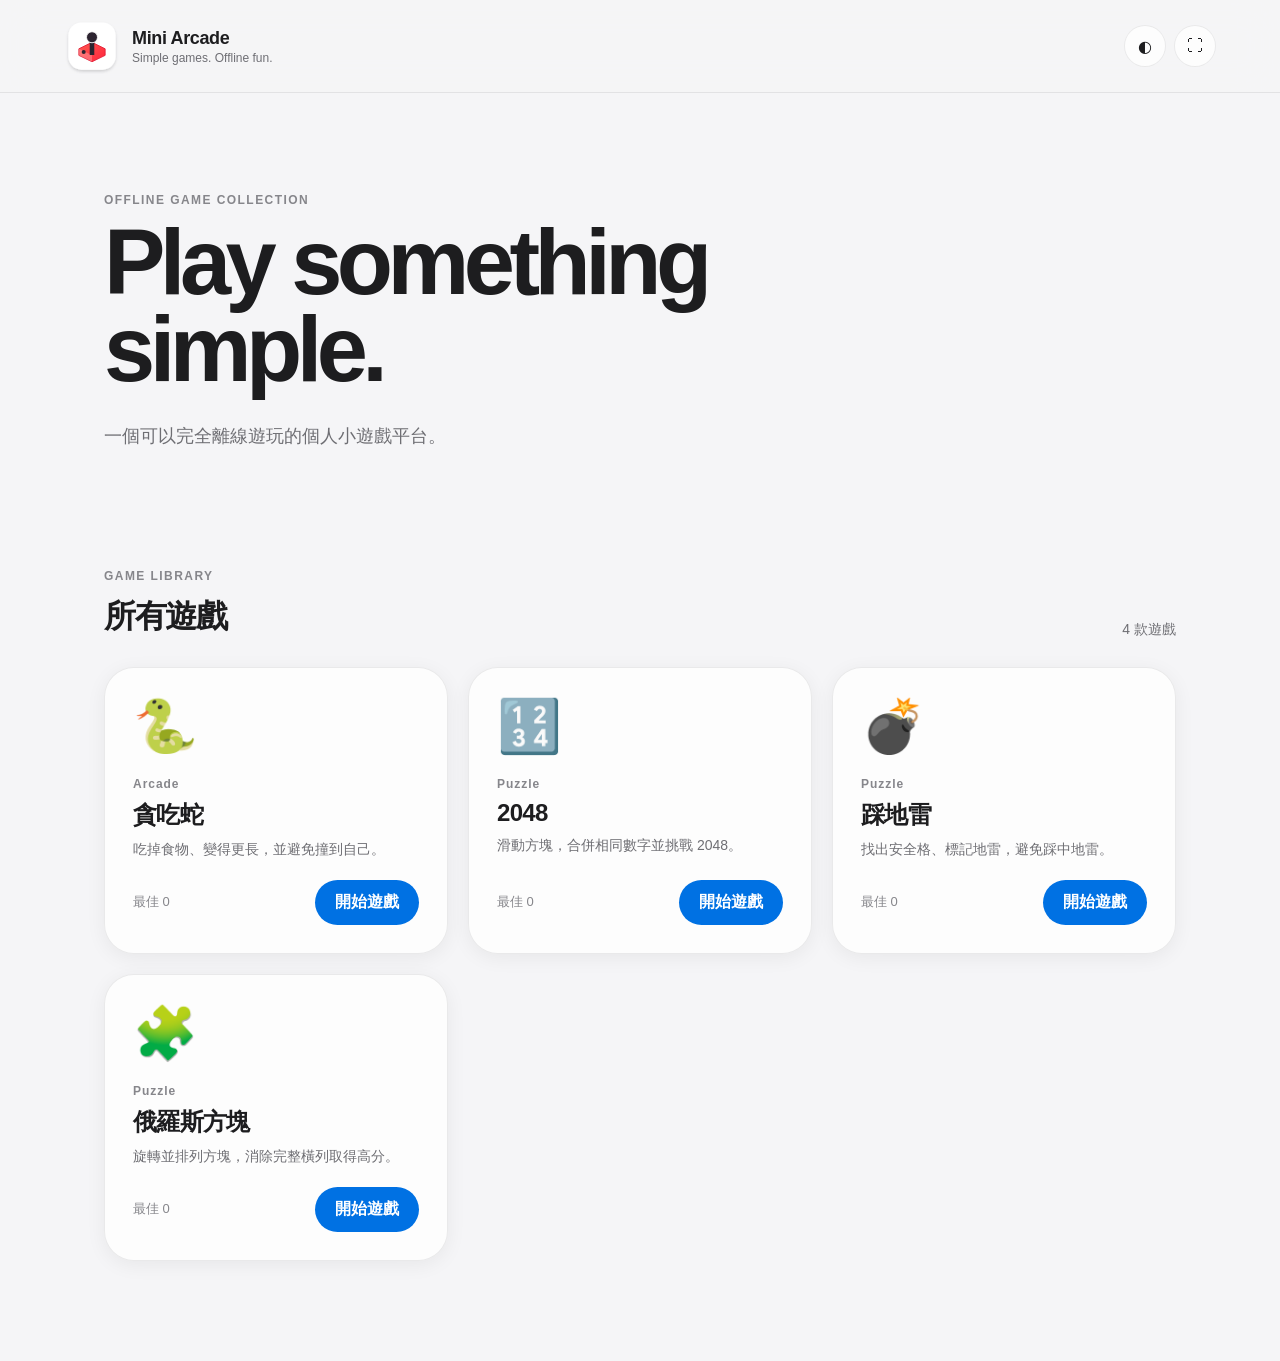
==== index.html @ b6be5989 "Add Tetris game files and update main styles and documentation" ====
<!DOCTYPE html>
<html lang="zh-Hant">
<head>
    <meta charset="UTF-8">

    <!-- 讓手機與不同尺寸螢幕正常縮放 -->
    <meta
        name="viewport"
        content="width=device-width, initial-scale=1.0"
    >

    <title>Mini Arcade</title>

    <link rel="stylesheet" href="css/main.css">
    <link rel="stylesheet" href="css/games/snake.css">
    <link rel="stylesheet" href="css/games/2048.css">
    <link rel="stylesheet" href="css/games/minesweeper.css">
    <link rel="stylesheet" href="css/games/tetris.css">
</head>

<body>

    <!-- =========================
         App Header
         ========================= -->
    <header class="app-header">

        <div class="brand">
            <div class="brand-icon" aria-hidden="true">
                <svg
                    class="brand-icon-svg"
                    viewBox="0 0 64 64"
                    role="img"
                >
                    <defs>
                        <linearGradient
                            id="brand-icon-gradient"
                            x1="12"
                            y1="8"
                            x2="54"
                            y2="58"
                            gradientUnits="userSpaceOnUse"
                        >
                            <stop class="brand-icon-gradient-start" offset="0" />
                            <stop class="brand-icon-gradient-end" offset="1" />
                        </linearGradient>
                        <filter
                            id="brand-icon-shadow"
                            x="-20%"
                            y="-20%"
                            width="140%"
                            height="150%"
                        >
                            <feDropShadow
                                dx="0"
                                dy="2"
                                stdDeviation="2"
                                flood-color="#000"
                                flood-opacity=".16"
                            />
                        </filter>
                    </defs>
                    <path
                        d="M20 5h24c8.284 0 15 6.716 15 15v24c0 8.284-6.716 15-15 15H20C11.716 59 5 52.284 5 44V20C5 11.716 11.716 5 20 5Z"
                        class="brand-icon-background"
                        filter="url(#brand-icon-shadow)"
                    />
                    <path
                        d="M17 35.2 32 27.8l15 7.4v7.5L32 50l-15-7.3Z"
                        fill="url(#brand-icon-gradient)"
                        stroke="var(--brand-icon-platform-outline)"
                        stroke-width="1"
                    />
                    <path
                        d="m17 35.2 15 7.4v7.4l-15-7.3Z"
                        fill="var(--brand-icon-platform-highlight)"
                    />
                    <path
                        d="M29.4 25.4h5.2v16.9h-5.2z"
                        fill="var(--brand-icon-control)"
                    />
                    <circle
                        cx="32"
                        cy="22"
                        r="6.3"
                        fill="var(--brand-icon-control)"
                        stroke="var(--brand-icon-control-highlight)"
                        stroke-width="1"
                    />
                    <circle
                        cx="22.5"
                        cy="38.8"
                        r="2.3"
                        fill="var(--brand-icon-control)"
                    />
                </svg>
            </div>

            <div>
                <h1>Mini Arcade</h1>
                <p>Simple games. Offline fun.</p>
            </div>
        </div>

        <div class="header-actions">

            <!-- 主題切換 -->
            <button
                id="themeButton"
                class="icon-button"
                title="切換主題"
                aria-label="切換主題"
            >
                ◐
            </button>

            <!-- 全螢幕 -->
            <button
                id="fullscreenButton"
                class="icon-button"
                title="全螢幕"
                aria-label="全螢幕"
            >
                ⛶
            </button>

        </div>

    </header>


    <!-- =========================
         Main
         ========================= -->
    <main>

        <!-- Hero -->
        <section class="hero">

            <div>
                <span class="eyebrow">OFFLINE GAME COLLECTION</span>

                <h2>
                    Play something<br>
                    simple.
                </h2>

                <p>
                    一個可以完全離線遊玩的個人小遊戲平台。
                </p>
            </div>

        </section>


        <!-- Game Library -->
        <section class="library">

            <div class="section-header">

                <div>
                    <span class="section-label">GAME LIBRARY</span>

                    <h2>所有遊戲</h2>
                </div>

                <span id="gameCount" class="game-count">
                    4 款遊戲
                </span>

            </div>


            <!-- 遊戲卡片會由 JavaScript 自動產生 -->
            <div
                id="gameGrid"
                class="game-grid"
            ></div>

        </section>

    </main>


    <!-- =========================
         Game Modal
         ========================= -->
    <div
        id="gameModal"
        class="modal hidden"
    >

        <div class="modal-backdrop"></div>

        <div class="game-window">

            <!-- 遊戲 Header -->
            <div class="game-header">

                <button
                    id="closeGameButton"
                    class="text-button"
                >
                    ← 遊戲庫
                </button>

                <div class="game-title-area">

                    <h2 id="gameTitle">
                        Game
                    </h2>

                    <span id="gameScore">
                        Score: 0
                    </span>

                </div>

                <div class="game-actions">

                    <button
                        id="pauseButton"
                        class="icon-button"
                        title="暫停"
                    >
                        ⏸
                    </button>

                    <button
                        id="gameFullscreenButton"
                        class="icon-button"
                        title="全螢幕"
                    >
                        ⛶
                    </button>

                </div>

            </div>


            <!-- 遊戲區域 -->
            <div
                id="gameContainer"
                class="game-container"
            ></div>

            <!-- 遊戲狀態 -->
            <div
                id="gameStatus"
                class="game-status"
                aria-live="polite"
            ></div>

            <!-- 遊戲 Footer -->
            <div class="game-footer">

                <button
                    id="instructionsButton"
                    class="secondary-button"
                >
                    📖 遊戲說明
                </button>

                <button
                    id="restartButton"
                    class="primary-button"
                >
                    ↻ 重新開始
                </button>

            </div>

        </div>

    </div>


    <!-- =========================
         Instructions Modal
         ========================= -->
    <div
        id="instructionsModal"
        class="modal hidden"
    >

        <div class="modal-backdrop"></div>

        <div class="instructions-window">

            <div class="instructions-header">

                <h2>遊戲說明</h2>

                <button
                    id="closeInstructionsButton"
                    class="icon-button"
                >
                    ×
                </button>

            </div>

            <div id="instructionsContent"></div>

        </div>

    </div>


    <script src="js/storage.js"></script>
    <script src="js/games/snake.js"></script>
    <script src="js/games/2048.js"></script>
    <script src="js/games/minesweeper.js"></script>
    <script src="js/games/tetris.js"></script>
    <script src="js/app.js"></script>

</body>
</html>
---- css/main.css ----
/* =========================================
   Mini Arcade
   Main Stylesheet
   ========================================= */


/* -----------------------------------------
   CSS Variables
   ----------------------------------------- */

:root {

    --background: #f5f5f7;
    --surface: rgba(255, 255, 255, 0.78);
    --surface-solid: #ffffff;

    --text-primary: #1d1d1f;
    --text-secondary: #6e6e73;
    --text-tertiary: #86868b;

    --border: rgba(0, 0, 0, 0.08);

    --accent: #0071e3;
    --accent-hover: #0077ed;

    --brand-icon-start: #ff7258;
    --brand-icon-end: #ff1738;
    --brand-icon-background: #ffffff;
    --brand-icon-control: #2d2430;
    --brand-icon-control-highlight: #ffffff;
    --brand-icon-platform-outline: #e21c35;
    --brand-icon-platform-highlight: rgba(255, 255, 255, 0.24);

    --shadow-small:
        0 4px 20px rgba(0, 0, 0, 0.06);

    --shadow-large:
        0 20px 60px rgba(0, 0, 0, 0.12);

    --radius-small: 14px;
    --radius-medium: 22px;
    --radius-large: 30px;

    --transition:
        180ms ease;
}


/* -----------------------------------------
   Dark Mode
   ----------------------------------------- */

[data-theme="dark"] {

    --background: #000000;

    --surface: rgba(30, 30, 32, 0.78);
    --surface-solid: #1c1c1e;

    --text-primary: #f5f5f7;
    --text-secondary: #a1a1a6;
    --text-tertiary: #86868b;

    --border: rgba(255, 255, 255, 0.10);

    --shadow-small:
        0 4px 20px rgba(0, 0, 0, 0.25);

    --shadow-large:
        0 20px 60px rgba(0, 0, 0, 0.45);

    --brand-icon-start: #8d7bff;
    --brand-icon-end: #3d63ff;
    --brand-icon-background: #1c1c1e;
    --brand-icon-control: #ffffff;
    --brand-icon-control-highlight: rgba(255, 255, 255, 0.6);
    --brand-icon-platform-outline: #7185ff;
    --brand-icon-platform-highlight: rgba(255, 255, 255, 0.2);
}


/* -----------------------------------------
   Reset
   ----------------------------------------- */

* {
    box-sizing: border-box;
}

html {
    scroll-behavior: smooth;
}

body {

    margin: 0;

    min-height: 100vh;

    background: var(--background);

    color: var(--text-primary);

    font-family:
        -apple-system,
        BlinkMacSystemFont,
        "SF Pro Display",
        "SF Pro Text",
        "Segoe UI",
        sans-serif;

    transition:
        background-color var(--transition),
        color var(--transition);
}


/* -----------------------------------------
   Buttons
   ----------------------------------------- */

button {

    font: inherit;

    border: none;

    cursor: pointer;

    color: inherit;
}

.icon-button {

    width: 42px;
    height: 42px;

    display: flex;

    align-items: center;
    justify-content: center;

    border-radius: 50%;

    background: var(--surface);

    border: 1px solid var(--border);

    transition:
        transform var(--transition),
        background var(--transition);
}

.icon-button:hover {

    transform: scale(1.05);

    background: var(--surface-solid);
}

.icon-button:active {

    transform: scale(0.96);
}


.text-button {

    background: transparent;

    color: var(--accent);

    font-weight: 500;

    padding: 8px 0;
}


.primary-button {

    padding: 12px 20px;

    border-radius: 999px;

    background: var(--accent);

    color: white;

    font-weight: 600;

    transition:
        transform var(--transition),
        background var(--transition);
}

.primary-button:hover {

    background: var(--accent-hover);

    transform: translateY(-1px);
}


.secondary-button {

    padding: 12px 20px;

    border-radius: 999px;

    background: var(--surface);

    border: 1px solid var(--border);

    font-weight: 500;

    transition:
        transform var(--transition),
        background var(--transition);
}

.secondary-button:hover {

    background: var(--surface-solid);

    transform: translateY(-1px);
}


/* -----------------------------------------
   Header
   ----------------------------------------- */

.app-header {

    position: sticky;

    top: 0;

    z-index: 100;

    display: flex;

    align-items: center;

    justify-content: space-between;

    padding: 18px 5vw;

    backdrop-filter: blur(20px);

    -webkit-backdrop-filter: blur(20px);

    background: var(--background);

    background: color-mix(
        in srgb,
        var(--background) 78%,
        transparent
    );

    border-bottom: 1px solid var(--border);
}


.brand {

    display: flex;

    align-items: center;

    gap: 12px;
}


.brand-icon {

    width: 56px;
    height: 56px;

    display: flex;

    align-items: center;
    justify-content: center;

    border-radius: 13px;
}

.brand-icon-svg {

    width: 56px;
    height: 56px;

    display: block;
}

.brand-icon-gradient-start {
    stop-color: var(--brand-icon-start);
}

.brand-icon-gradient-end {
    stop-color: var(--brand-icon-end);
}

.brand-icon-background {
    fill: var(--brand-icon-background);
}


.brand h1 {

    margin: 0;

    font-size: 18px;

    letter-spacing: -0.02em;
}


.brand p {

    margin: 2px 0 0;

    color: var(--text-secondary);

    font-size: 12px;
}


.header-actions {

    display: flex;

    gap: 8px;
}


/* -----------------------------------------
   Hero
   ----------------------------------------- */

.hero {

    max-width: 1200px;

    margin: 0 auto;

    padding:
        100px 5vw
        80px;

}


.eyebrow,
.section-label {

    display: block;

    margin-bottom: 12px;

    color: var(--text-tertiary);

    font-size: 12px;

    font-weight: 700;

    letter-spacing: 0.12em;
}


.hero h2 {

    margin: 0;

    font-size: clamp(48px, 8vw, 92px);

    line-height: 0.95;

    letter-spacing: -0.06em;

    font-weight: 700;
}


.hero p {

    margin-top: 28px;

    color: var(--text-secondary);

    font-size: 18px;

    line-height: 1.6;
}


/* -----------------------------------------
   Library
   ----------------------------------------- */

.library {

    max-width: 1200px;

    margin: 0 auto;

    padding:
        20px 5vw
        100px;
}


.section-header {

    display: flex;

    align-items: flex-end;

    justify-content: space-between;

    margin-bottom: 28px;
}


.section-header h2 {

    margin: 0;

    font-size: 32px;

    letter-spacing: -0.04em;
}


.game-count {

    color: var(--text-secondary);

    font-size: 14px;
}


/* -----------------------------------------
   Game Grid
   ----------------------------------------- */

.game-grid {

    display: grid;

    grid-template-columns:
        repeat(3, minmax(0, 1fr));

    gap: 20px;
}


.game-card {

    position: relative;

    min-height: 270px;

    padding: 28px;

    display: flex;

    flex-direction: column;

    justify-content: space-between;

    overflow: hidden;

    border-radius: var(--radius-large);

    background: var(--surface);

    border: 1px solid var(--border);

    box-shadow: var(--shadow-small);

    cursor: pointer;

    transition:
        transform 220ms ease,
        box-shadow 220ms ease,
        background 220ms ease;
}


.game-card:hover {

    transform: translateY(-5px);

    box-shadow: var(--shadow-large);

    background: var(--surface-solid);
}


.game-card-icon {

    font-size: 52px;

    margin-bottom: 20px;
}

.game-card-category {

    margin-bottom: 8px;

    color: var(--text-tertiary);

    font-size: 12px;

    font-weight: 700;

    letter-spacing: 0.08em;
}

.game-card-content {

    display: flex;

    flex: 1;

    flex-direction: column;
}


.game-card-content h3 {

    margin: 0 0 8px;

    font-size: 24px;

    letter-spacing: -0.03em;
}


.game-card-content p {

    margin: 0 0 20px;

    color: var(--text-secondary);

    font-size: 14px;

    line-height: 1.5;
}


.game-card-footer {

    display: flex;

    align-items: center;

    justify-content: space-between;

    gap: 12px;

    margin-top: auto;
}


.game-card-footer span {

    color: var(--text-tertiary);

    font-size: 13px;
}

/* -----------------------------------------
   Modal
   ----------------------------------------- */

.modal {

    position: fixed;

    inset: 0;

    z-index: 1000;

    display: flex;

    align-items: center;
    justify-content: center;

    padding: 20px;
}


.modal.hidden {

    display: none;
}


.modal-backdrop {

    position: absolute;

    inset: 0;

    background: rgba(0, 0, 0, 0.45);

    backdrop-filter: blur(12px);

    -webkit-backdrop-filter: blur(12px);
}


.game-window,
.instructions-window {

    position: relative;

    z-index: 2;

    width: min(100%, 1000px);

    max-height: 95vh;

    max-height: 95dvh;

    overflow: hidden;

    border-radius: var(--radius-large);

    background: var(--surface-solid);

    box-shadow: var(--shadow-large);

    border: 1px solid var(--border);
}

.game-window {

    display: flex;

    flex-direction: column;
}


.game-header {

    display: flex;

    align-items: center;

    justify-content: space-between;

    gap: 20px;

    padding: 16px 20px;

    border-bottom: 1px solid var(--border);
}


.game-title-area {

    text-align: center;
}


.game-title-area h2 {

    margin: 0;

    font-size: 18px;
}


.game-title-area span {

    color: var(--text-secondary);

    font-size: 12px;
}


.game-actions {

    display: flex;

    gap: 8px;
}


.game-container {

    flex: 1 1 auto;

    min-height: 0;

    display: flex;

    align-items: center;
    justify-content: center;

    padding: 24px;

    overflow: auto;

    background:
        radial-gradient(
            circle at center,
            rgba(127, 127, 127, 0.08),
            transparent 60%
        );
}


.game-footer {

    display: flex;

    justify-content: center;

    gap: 10px;

    padding: 16px;

    border-top: 1px solid var(--border);
}


/* -----------------------------------------
   Instructions
   ----------------------------------------- */

.instructions-window {

    width: min(100%, 560px);

    padding: 28px;
}


.instructions-header {

    display: flex;

    align-items: center;

    justify-content: space-between;
}


.instructions-header h2 {

    margin: 0;

    font-size: 26px;
}


#instructionsContent {

    margin-top: 24px;

    color: var(--text-secondary);

    line-height: 1.8;
}


#instructionsContent h3 {

    color: var(--text-primary);

    margin-top: 24px;
}


/* -----------------------------------------
   Responsive
   ----------------------------------------- */

@media (max-width: 900px) {

    .game-grid {

        grid-template-columns:
            repeat(2, minmax(0, 1fr));
    }

}


@media (max-width: 600px) {

    .app-header {

        padding: 14px 20px;
    }


    .hero {

        padding:
            70px 20px
            50px;
    }


    .library {

        padding:
            20px
            60px;
    }


    .game-grid {

        grid-template-columns: 1fr;

        gap: 14px;
    }


    .game-card {

        min-height: 220px;
    }


    .game-header {

        padding: 12px 14px;
    }


    .game-container {

        padding: 12px;
    }


    .game-footer {

        flex-wrap: wrap;
    }

}
---- css/games/snake.css ----
/**
 * Mini Arcade
 * Snake Game Styles
 */

/* =========================================
   Snake Game Container
   ========================================= */

.snake-game {
    width: 100%;
    display: flex;
    justify-content: center;
    align-items: center;
    padding: 8px;
}

/* =========================================
   Snake Canvas
   ========================================= */

.snake-canvas {
    display: block;

    width: min(500px, 100%, calc(95vh - 220px));

    width: min(500px, 100%, calc(95dvh - 220px));

    height: auto;

    max-height: calc(95vh - 220px);

    max-height: calc(95dvh - 220px);

    aspect-ratio: 1 / 1;

    border-radius: 22px;

    background: #f5f5f7;

    box-shadow:
        0 20px 50px rgba(0, 0, 0, 0.12),
        0 2px 8px rgba(0, 0, 0, 0.06);

    touch-action: none;
}

/* Dark Mode */

[data-theme="dark"] .snake-canvas {
    background: #161618;

    box-shadow:
        0 20px 50px rgba(0, 0, 0, 0.35),
        0 2px 8px rgba(0, 0, 0, 0.2);
}

/* =========================================
   Small Screen
   ========================================= */

@media (max-width: 600px) {
    .snake-game {
        padding: 0;
    }

    .snake-canvas {
        border-radius: 18px;

        width: min(500px, 100%, calc(95vh - 190px));

        width: min(500px, 100%, calc(95dvh - 190px));

        max-height: calc(95vh - 190px);

        max-height: calc(95dvh - 190px);
    }
}
---- css/games/2048.css ----
/**
 * Mini Arcade
 * 2048 Game Styles
 */

.game-2048 {
    --board-background: #bbada0;
    --empty-tile: rgba(238, 228, 218, 0.35);

    display: flex;
    flex-direction: column;
    align-items: center;
    gap: 14px;
    width: min(100%, 440px);
    margin: auto;
}

.game-2048-status {
    min-height: 1.5em;
    margin: 0;
    color: var(--text-secondary);
    font-size: 14px;
    line-height: 1.5;
    text-align: center;
}

.board-2048 {
    display: grid;
    grid-template-columns: repeat(4, minmax(0, 1fr));
    grid-template-rows: repeat(4, minmax(0, 1fr));
    gap: clamp(6px, 2vw, 12px);
    width: min(100%, calc(95vh - 250px));
    width: min(100%, calc(95dvh - 250px));
    aspect-ratio: 1;
    padding: clamp(7px, 2vw, 12px);
    border-radius: 18px;
    background: var(--board-background);
    box-shadow:
        0 18px 42px rgba(0, 0, 0, 0.12),
        0 2px 8px rgba(0, 0, 0, 0.06);
    touch-action: none;
    user-select: none;
}

.tile-2048 {
    display: flex;
    align-items: center;
    justify-content: center;
    min-width: 0;
    border-radius: clamp(6px, 1.5vw, 12px);
    background: var(--empty-tile);
    color: #776e65;
    font-size: clamp(18px, 5vw, 42px);
    font-weight: 700;
    letter-spacing: -0.04em;
    overflow: hidden;
}

.tile-2048[data-value="2"] {
    background: #eee4da;
}

.tile-2048[data-value="4"] {
    background: #ede0c8;
}

.tile-2048[data-value="8"] {
    background: #f2b179;
    color: #fffaf4;
}

.tile-2048[data-value="16"] {
    background: #f59563;
    color: #fffaf4;
}

.tile-2048[data-value="32"] {
    background: #f67c5f;
    color: #fffaf4;
}

.tile-2048[data-value="64"] {
    background: #f65e3b;
    color: #fffaf4;
}

.tile-2048[data-value="128"],
.tile-2048[data-value="256"],
.tile-2048[data-value="512"] {
    background: #edcf72;
    color: #fffaf4;
    font-size: clamp(16px, 4vw, 34px);
}

.tile-2048[data-value="1024"],
.tile-2048[data-value="2048"] {
    background: #edc53f;
    color: #fffaf4;
    font-size: clamp(14px, 3.5vw, 29px);
}

.tile-2048[data-value="0"] {
    color: transparent;
}

.game-2048.is-paused .board-2048,
.game-2048.is-game-over .board-2048 {
    opacity: 0.55;
}

[data-theme="dark"] .game-2048 {
    --board-background: #514a43;
    --empty-tile: rgba(35, 32, 29, 0.58);
}

[data-theme="dark"] .tile-2048[data-value="2"] {
    background: #766c62;
    color: #f5f0e8;
}

[data-theme="dark"] .tile-2048[data-value="4"] {
    background: #887660;
    color: #fffaf4;
}

@media (max-width: 600px) {
    .game-2048 {
        width: min(100%, 420px);
        gap: 8px;
    }

    .board-2048 {
        width: min(100%, calc(95vh - 210px));
        width: min(100%, calc(95dvh - 210px));
        border-radius: 14px;
    }
}

@media (max-height: 560px) {
    .board-2048 {
        width: min(100%, calc(95vh - 205px));
        width: min(100%, calc(95dvh - 205px));
    }
}
---- css/games/minesweeper.css ----
/**
 * Mini Arcade
 * Minesweeper Game Styles
 */

.minesweeper-game {
    display: flex;
    flex-direction: column;
    align-items: center;
    gap: 12px;
    width: min(100%, 460px);
    margin: auto;
}

.minesweeper-toolbar {
    display: flex;
    align-items: center;
    justify-content: center;
    flex-wrap: wrap;
    gap: 10px;
    width: 100%;
}

.minesweeper-flag-toggle {
    min-height: 42px;
    padding: 8px 14px;
    font-size: 13px;
}

.minesweeper-flag-toggle[aria-pressed="true"] {
    background: var(--accent);
    color: #fff;
}

.minesweeper-flag-toggle:disabled {
    cursor: default;
    opacity: 0.65;
}

.minesweeper-mine-counter,
.minesweeper-timer {
    min-width: 92px;
    padding: 8px 12px;
    border: 1px solid var(--border);
    border-radius: 999px;
    background: var(--surface);
    color: var(--text-secondary);
    font-size: 13px;
    font-variant-numeric: tabular-nums;
    text-align: center;
}

.minesweeper-timer {
    min-width: 68px;
}

.minesweeper-board {
    display: grid;
    grid-template-columns: repeat(9, minmax(0, 1fr));
    grid-template-rows: repeat(9, minmax(0, 1fr));
    gap: clamp(2px, 0.8vw, 5px);
    width: min(100%, 440px, max(220px, calc(85vh - 220px)));
    width: min(100%, 440px, max(220px, calc(85dvh - 220px)));
    aspect-ratio: 1;
    padding: clamp(5px, 1.5vw, 9px);
    border: 1px solid var(--border);
    border-radius: 18px;
    background: var(--surface);
    box-shadow:
        0 18px 42px rgba(0, 0, 0, 0.12),
        0 2px 8px rgba(0, 0, 0, 0.06);
    touch-action: manipulation;
    user-select: none;
}

.minesweeper-cell {
    display: flex;
    align-items: center;
    justify-content: center;
    min-width: 0;
    min-height: 0;
    padding: 0;
    border: 1px solid rgba(0, 0, 0, 0.08);
    border-radius: clamp(3px, 0.8vw, 7px);
    background: #dce2e9;
    color: var(--text-primary);
    font-size: clamp(12px, 3.2vw, 24px);
    font-weight: 700;
    line-height: 1;
    transition:
        background-color 120ms ease,
        transform 120ms ease;
}

.minesweeper-cell:not(:disabled):hover {
    z-index: 1;
    transform: scale(1.06);
    background: #cbd5e1;
}

.minesweeper-cell:focus-visible {
    z-index: 2;
    outline: 3px solid var(--accent);
    outline-offset: 1px;
}

.minesweeper-cell.is-revealed {
    border-color: rgba(0, 0, 0, 0.05);
    background: #f1f3f5;
}

.minesweeper-cell.is-revealed[data-number="1"] {
    color: #1971c2;
}

.minesweeper-cell.is-revealed[data-number="2"] {
    color: #2b8a3e;
}

.minesweeper-cell.is-revealed[data-number="3"] {
    color: #e03131;
}

.minesweeper-cell.is-revealed[data-number="4"] {
    color: #5f3dc4;
}

.minesweeper-cell.is-revealed[data-number="5"] {
    color: #c92a2a;
}

.minesweeper-cell.is-revealed[data-number="6"] {
    color: #0b7285;
}

.minesweeper-cell.is-revealed[data-number="7"] {
    color: #343a40;
}

.minesweeper-cell.is-revealed[data-number="8"] {
    color: #868e96;
}

.minesweeper-cell.is-flagged {
    background: #f5d98b;
    color: #8a5a00;
}

.minesweeper-cell.is-mine {
    background: #ffb8b8;
    color: #b42318;
}

.minesweeper-cell.is-wrong-flag {
    background: #ffd8a8;
    color: #a04b00;
}

.minesweeper-status {
    min-height: 1.5em;
    margin: 0;
    color: var(--text-secondary);
    font-size: 14px;
    line-height: 1.5;
    text-align: center;
}

[data-theme="dark"] .minesweeper-cell {
    border-color: rgba(255, 255, 255, 0.08);
    background: #414148;
}

[data-theme="dark"] .minesweeper-cell:not(:disabled):hover {
    background: #51515a;
}

[data-theme="dark"] .minesweeper-cell.is-revealed {
    border-color: rgba(255, 255, 255, 0.04);
    background: #29292e;
}

[data-theme="dark"] .minesweeper-cell.is-flagged {
    background: #57451f;
    color: #ffd666;
}

[data-theme="dark"] .minesweeper-cell.is-mine {
    background: #602d31;
    color: #ff8787;
}

[data-theme="dark"] .minesweeper-cell.is-wrong-flag {
    background: #5a3c24;
    color: #ffa94d;
}

@media (max-width: 600px) {
    .minesweeper-game {
        gap: 8px;
    }

    .minesweeper-toolbar {
        gap: 6px;
    }

    .minesweeper-flag-toggle {
        min-height: 38px;
        padding: 7px 10px;
    }

    .minesweeper-mine-counter,
    .minesweeper-timer {
        padding: 7px 9px;
        font-size: 12px;
    }

    .minesweeper-board {
        width: min(100%, 440px, max(220px, calc(80vh - 230px)));
        width: min(100%, 440px, max(220px, calc(80dvh - 230px)));
        border-radius: 14px;
    }
}

@media (max-height: 560px) {
    .minesweeper-game {
        gap: 6px;
    }

    .minesweeper-board {
        width: min(100%, max(220px, calc(70vh - 180px)));
        width: min(100%, max(220px, calc(70dvh - 180px)));
    }
}
---- css/games/tetris.css ----
/**
 * Mini Arcade
 * Tetris Game Styles
 */

.tetris-game {
    display: flex;
    flex-direction: column;
    align-items: center;
    gap: 12px;
    width: min(100%, 520px);
    margin: auto;
}

.tetris-layout {
    display: flex;
    align-items: flex-start;
    justify-content: center;
    gap: 18px;
    width: 100%;
}

.tetris-board {
    display: block;
    flex: 0 1 auto;
    width: min(100%, 300px, calc((92vh - 220px) * 0.5));
    width: min(100%, 300px, calc((92dvh - 220px) * 0.5));
    height: auto;
    aspect-ratio: 1 / 2;
    border: 1px solid var(--border);
    border-radius: 12px;
    background: #f0f1f5;
    box-shadow:
        0 18px 42px rgba(0, 0, 0, 0.12),
        0 2px 8px rgba(0, 0, 0, 0.06);
}

.tetris-sidebar {
    display: flex;
    flex: 0 0 120px;
    flex-direction: column;
    align-items: center;
    gap: 8px;
    padding: 12px 8px;
    border: 1px solid var(--border);
    border-radius: 16px;
    background: var(--surface);
}

.tetris-next-title {
    margin: 0;
    color: var(--text-secondary);
    font-size: 13px;
    font-weight: 600;
}

.tetris-next-piece {
    display: block;
    width: 100%;
    max-width: 120px;
    height: auto;
}

.tetris-stat {
    width: 100%;
    margin: 0;
    padding: 7px 4px;
    border-top: 1px solid var(--border);
    color: var(--text-secondary);
    font-size: 13px;
    text-align: center;
}

.tetris-status {
    min-height: 1.5em;
    margin: 0;
    color: var(--text-secondary);
    font-size: 14px;
    line-height: 1.5;
    text-align: center;
}

.tetris-touch-controls {
    display: none;
}

[data-theme="dark"] .tetris-board {
    background: #17171b;
}

@media (max-width: 600px) {
    .tetris-game {
        gap: 8px;
    }

    .tetris-layout {
        gap: 10px;
    }

    .tetris-board {
        width: min(100%, 260px, calc((78vh - 220px) * 0.5));
        width: min(100%, 260px, calc((78dvh - 220px) * 0.5));
        border-radius: 9px;
    }

    .tetris-sidebar {
        flex-basis: 96px;
        gap: 5px;
        padding: 8px 5px;
    }

    .tetris-stat {
        font-size: 12px;
    }

    .tetris-touch-controls {
        display: grid;
        grid-template-columns: repeat(3, minmax(48px, 1fr));
        gap: 6px;
        width: min(100%, 300px);
    }

    .tetris-control-button {
        min-height: 40px;
        border: 1px solid var(--border);
        border-radius: 12px;
        background: var(--surface);
        color: var(--text-primary);
        font-size: 18px;
        font-weight: 600;
        touch-action: manipulation;
    }

    .tetris-control-button:active {
        background: var(--surface-solid);
        transform: scale(0.96);
    }
}

@media (max-height: 560px) {
    .tetris-game {
        gap: 6px;
    }

    .tetris-layout {
        gap: 8px;
    }

    .tetris-board {
        width: min(100%, 210px, calc((78vh - 180px) * 0.5));
        width: min(100%, 210px, calc((78dvh - 180px) * 0.5));
    }
}
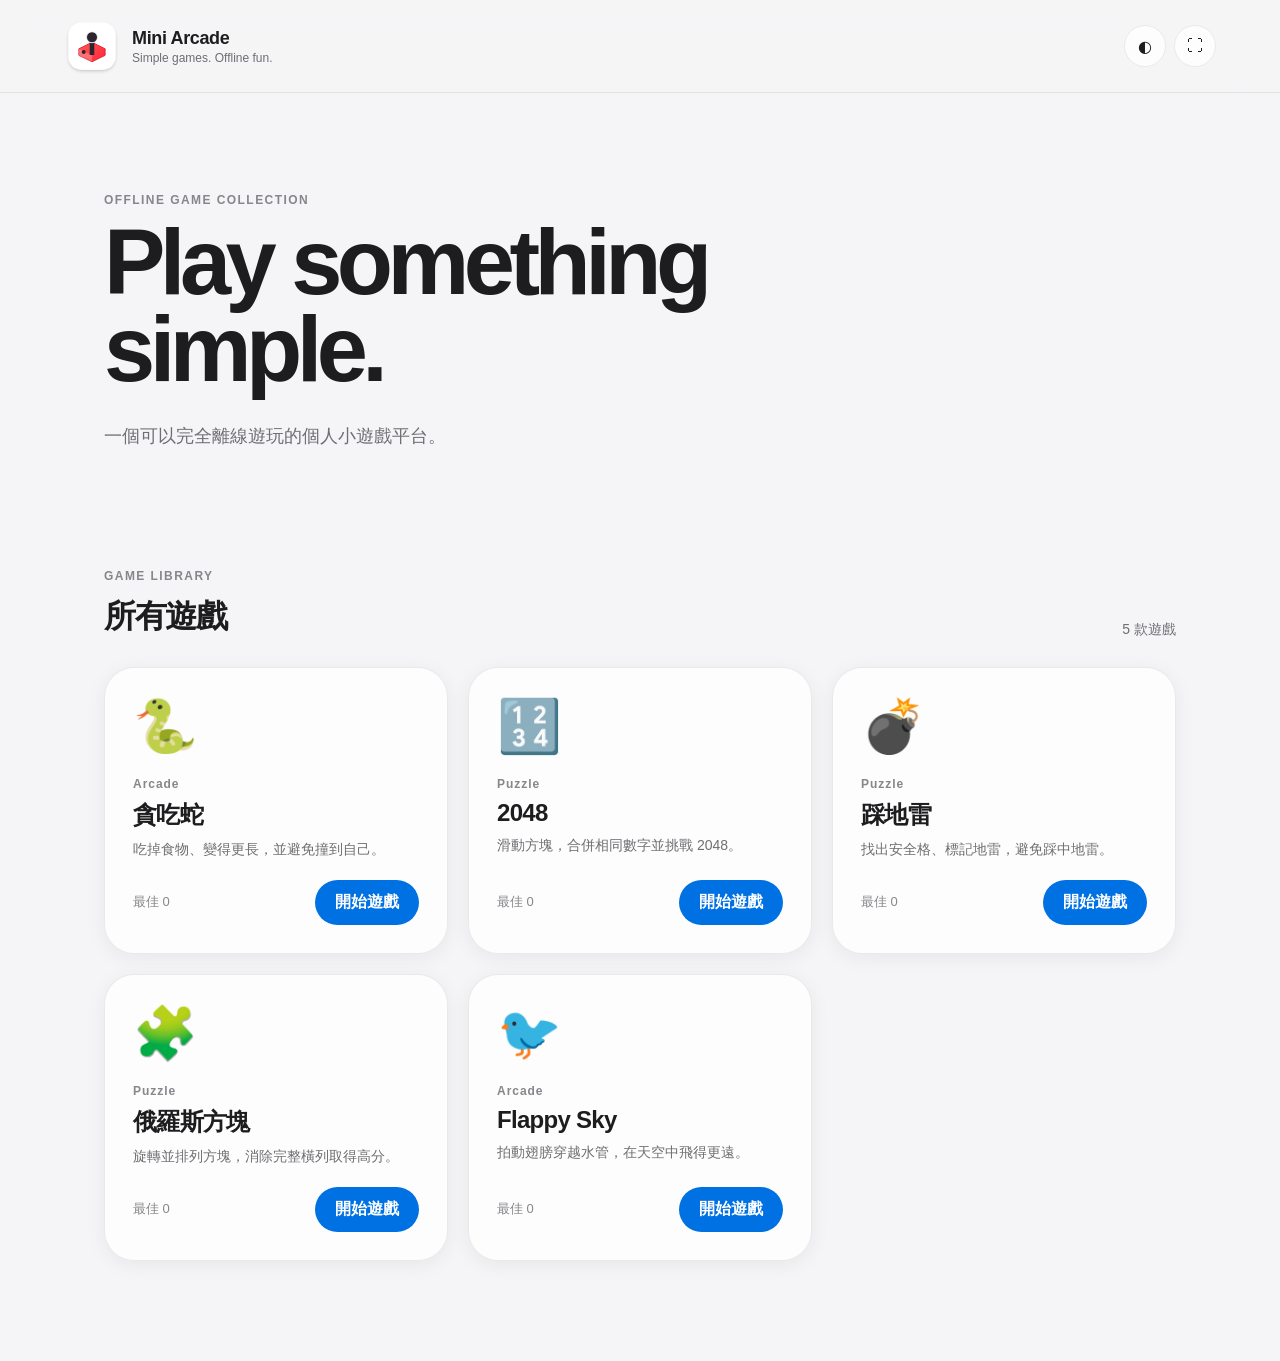
==== commit 3cb528dc: "feat: Add Flappy Sky game and update README with new game details" ====
--- a/index.html
+++ b/index.html
@@ -16,6 +16,7 @@
     <link rel="stylesheet" href="css/games/2048.css">
     <link rel="stylesheet" href="css/games/minesweeper.css">
     <link rel="stylesheet" href="css/games/tetris.css">
+    <link rel="stylesheet" href="css/games/flappy-sky.css">
 </head>
 
 <body>
@@ -165,7 +166,7 @@
                 </div>
 
                 <span id="gameCount" class="game-count">
-                    4 款遊戲
+                    5 款遊戲
                 </span>
 
             </div>
@@ -313,6 +314,7 @@
     <script src="js/games/2048.js"></script>
     <script src="js/games/minesweeper.js"></script>
     <script src="js/games/tetris.js"></script>
+    <script src="js/games/flappy-sky.js"></script>
     <script src="js/app.js"></script>
 
 </body>
--- a/css/games/flappy-sky.css
+++ b/css/games/flappy-sky.css
@@ -0,0 +1,62 @@
+/**
+ * Mini Arcade
+ * Flappy Sky Game Styles
+ */
+
+.flappy-sky-game {
+    display: flex;
+    flex-direction: column;
+    align-items: center;
+    gap: 10px;
+    width: min(100%, 480px);
+    margin: auto;
+}
+
+.flappy-sky-canvas {
+    display: block;
+    width: min(100%, calc((92vh - 190px) * 0.75));
+    width: min(100%, calc((92dvh - 190px) * 0.75));
+    height: auto;
+    aspect-ratio: 3 / 4;
+    border: 1px solid var(--border);
+    border-radius: 22px;
+    background: #d8f0f2;
+    box-shadow:
+        0 20px 50px rgba(0, 0, 0, 0.12),
+        0 2px 8px rgba(0, 0, 0, 0.06);
+    touch-action: none;
+    user-select: none;
+}
+
+.flappy-sky-canvas:focus-visible {
+    outline: 3px solid var(--accent);
+    outline-offset: 3px;
+}
+
+.flappy-sky-status {
+    min-height: 1.5em;
+    margin: 0;
+    color: var(--text-secondary);
+    font-size: 14px;
+    line-height: 1.5;
+    text-align: center;
+}
+
+@media (max-width: 600px) {
+    .flappy-sky-game {
+        gap: 6px;
+    }
+
+    .flappy-sky-canvas {
+        width: min(100%, calc((88vh - 170px) * 0.75));
+        width: min(100%, calc((88dvh - 170px) * 0.75));
+        border-radius: 16px;
+    }
+}
+
+@media (max-height: 560px) {
+    .flappy-sky-canvas {
+        width: min(100%, calc((82vh - 150px) * 0.75));
+        width: min(100%, calc((82dvh - 150px) * 0.75));
+    }
+}
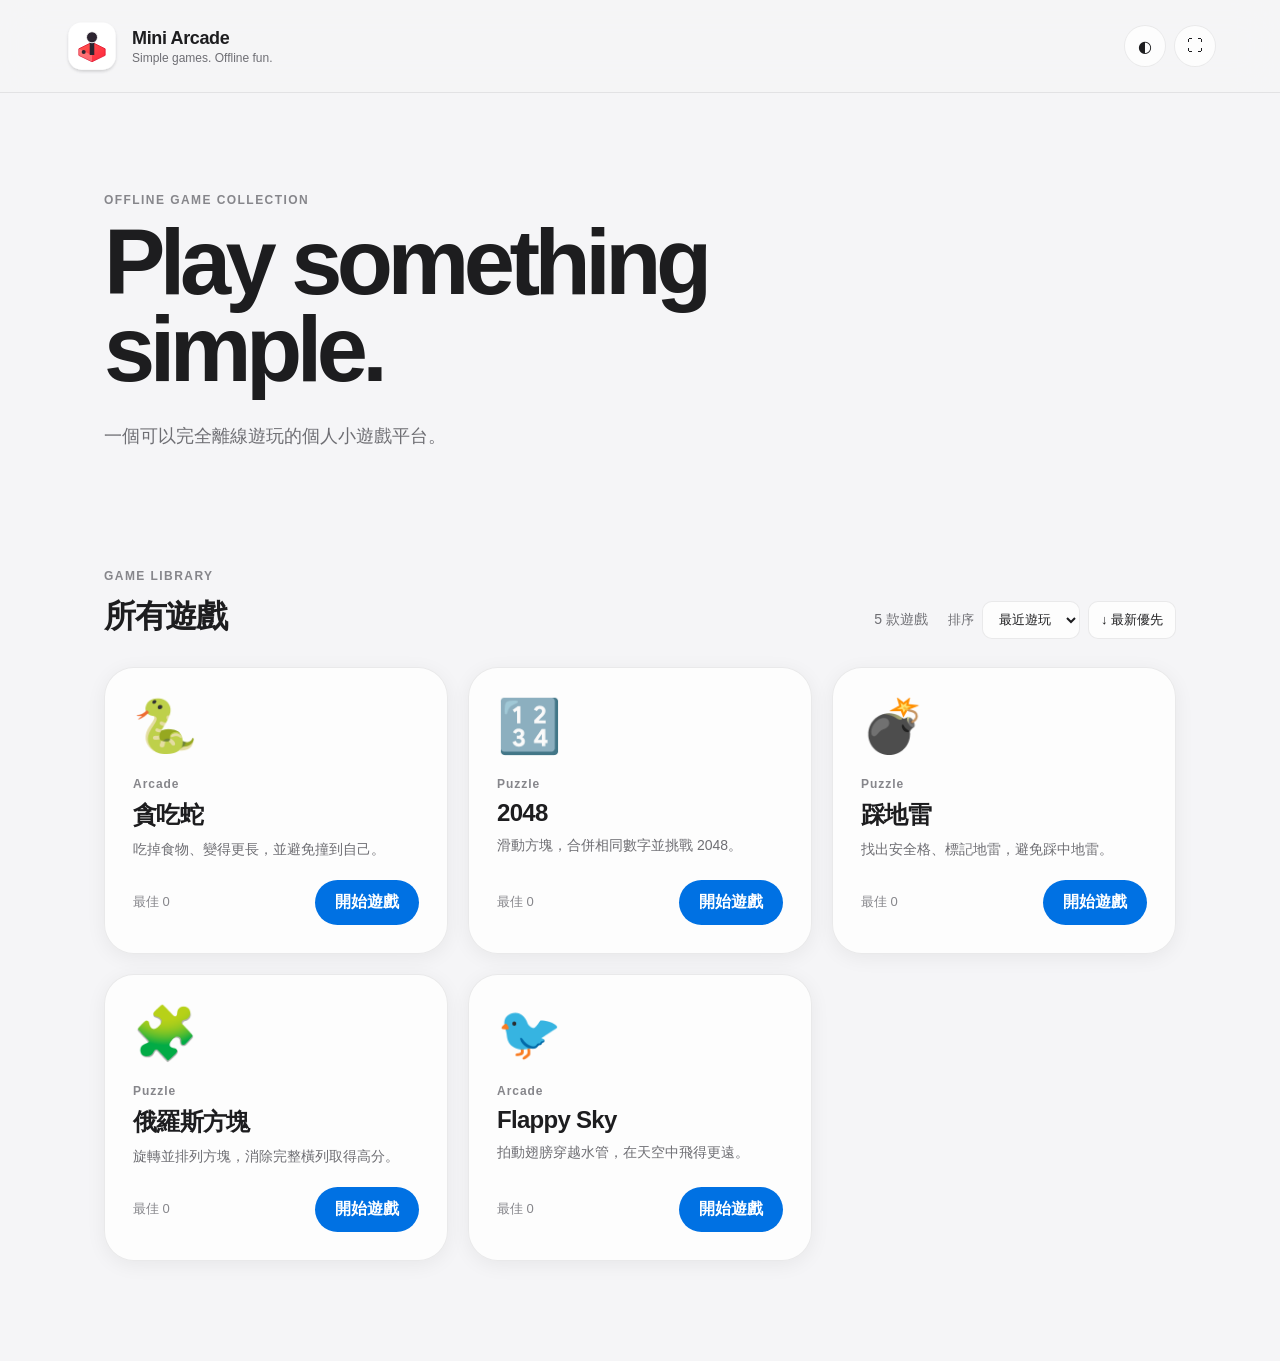
==== commit b063bd65: "Refactor CSS and JavaScript for improved performance and styling - Optimize main.css with new styles" ====
--- a/index.html
+++ b/index.html
@@ -165,9 +165,35 @@
                     <h2>所有遊戲</h2>
                 </div>
 
-                <span id="gameCount" class="game-count">
-                    5 款遊戲
-                </span>
+                <div class="library-controls">
+                    <span id="gameCount" class="game-count">
+                        5 款遊戲
+                    </span>
+
+                    <div class="sort-controls">
+                        <label for="gameSortSelect">
+                            排序
+                        </label>
+
+                        <select
+                            id="gameSortSelect"
+                            class="sort-select"
+                        >
+                            <option value="recent">最近遊玩</option>
+                            <option value="name">名稱</option>
+                            <option value="category">類別</option>
+                        </select>
+
+                        <button
+                            id="sortDirectionButton"
+                            class="sort-direction-button"
+                            type="button"
+                            aria-label="切換排序方向"
+                        >
+                            ↓ 最新優先
+                        </button>
+                    </div>
+                </div>
 
             </div>
 
--- a/css/main.css
+++ b/css/main.css
@@ -439,6 +439,65 @@
     font-size: 14px;
 }
 
+.library-controls {
+
+    display: flex;
+
+    align-items: center;
+
+    gap: 20px;
+}
+
+.sort-controls {
+
+    display: flex;
+
+    align-items: center;
+
+    gap: 8px;
+
+    color: var(--text-secondary);
+
+    font-size: 13px;
+}
+
+.sort-select,
+.sort-direction-button {
+
+    min-height: 38px;
+
+    padding: 0 12px;
+
+    border: 1px solid var(--border);
+
+    border-radius: 10px;
+
+    background: var(--surface);
+
+    color: var(--text-primary);
+
+    font: inherit;
+}
+
+.sort-select {
+
+    cursor: pointer;
+}
+
+.sort-direction-button {
+
+    white-space: nowrap;
+
+    transition:
+        background var(--transition),
+        border-color var(--transition);
+}
+
+.sort-direction-button:hover {
+
+    background: var(--surface-solid);
+}
+
 
 /* -----------------------------------------
    Game Grid
@@ -814,6 +873,31 @@
             60px;
     }
 
+    .section-header {
+
+        align-items: flex-start;
+
+        flex-direction: column;
+
+        gap: 16px;
+    }
+
+    .library-controls {
+
+        width: 100%;
+
+        justify-content: space-between;
+
+        flex-wrap: wrap;
+
+        gap: 12px;
+    }
+
+    .sort-controls {
+
+        flex-wrap: wrap;
+    }
+
 
     .game-grid {
 
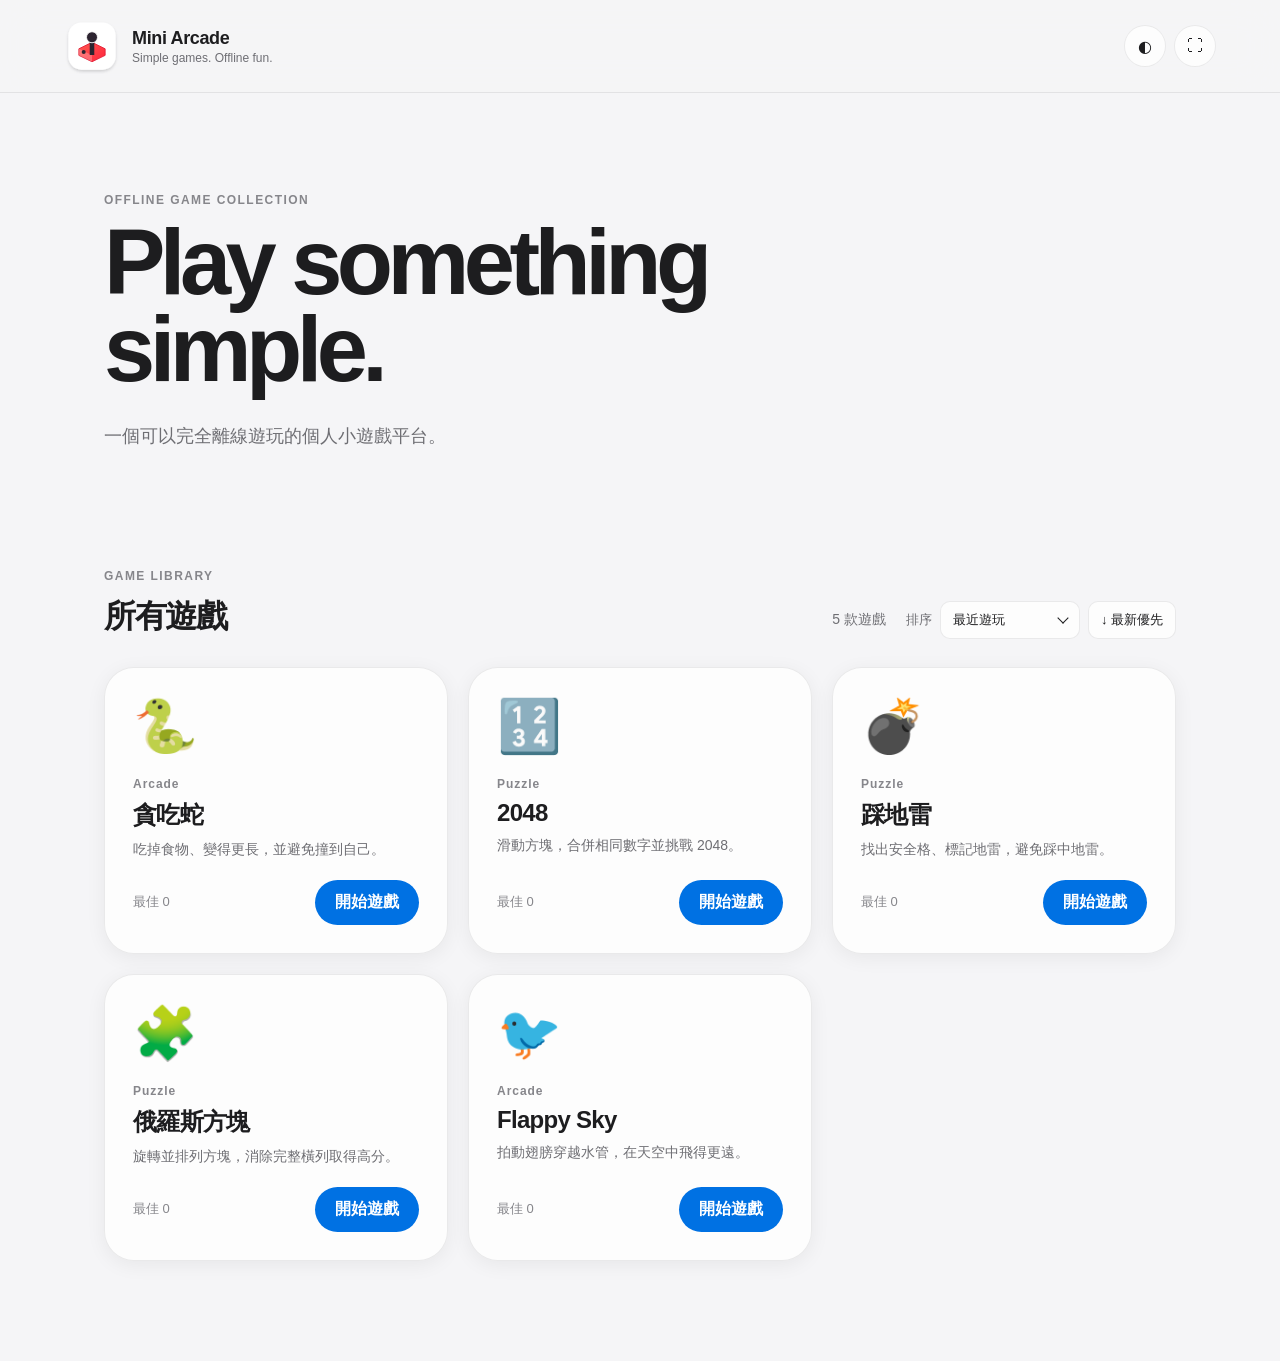
==== commit b1f5998d: "Refactor CSS and JavaScript, update HTML structure Improve styling in main.css, enhance functionalit" ====
--- a/index.html
+++ b/index.html
@@ -171,18 +171,65 @@
                     </span>
 
                     <div class="sort-controls">
-                        <label for="gameSortSelect">
+                        <span id="gameSortLabel">
                             排序
-                        </label>
-
-                        <select
-                            id="gameSortSelect"
-                            class="sort-select"
-                        >
-                            <option value="recent">最近遊玩</option>
-                            <option value="name">名稱</option>
-                            <option value="category">類別</option>
-                        </select>
+                        </span>
+
+                        <div class="sort-menu-control">
+                            <button
+                                id="gameSortButton"
+                                class="sort-select"
+                                type="button"
+                                aria-labelledby="gameSortLabel gameSortValue"
+                                aria-haspopup="menu"
+                                aria-expanded="false"
+                                aria-controls="gameSortMenu"
+                            >
+                                <span id="gameSortValue">
+                                    最近遊玩
+                                </span>
+                                <span
+                                    class="sort-select-chevron"
+                                    aria-hidden="true"
+                                ></span>
+                            </button>
+
+                            <div
+                                id="gameSortMenu"
+                                class="sort-menu"
+                                role="menu"
+                                aria-labelledby="gameSortLabel"
+                                hidden
+                            >
+                                <button
+                                    class="sort-menu-option"
+                                    type="button"
+                                    role="menuitemradio"
+                                    data-sort-mode="recent"
+                                    aria-checked="true"
+                                >
+                                    最近遊玩
+                                </button>
+                                <button
+                                    class="sort-menu-option"
+                                    type="button"
+                                    role="menuitemradio"
+                                    data-sort-mode="name"
+                                    aria-checked="false"
+                                >
+                                    名稱
+                                </button>
+                                <button
+                                    class="sort-menu-option"
+                                    type="button"
+                                    role="menuitemradio"
+                                    data-sort-mode="category"
+                                    aria-checked="false"
+                                >
+                                    類別
+                                </button>
+                            </div>
+                        </div>
 
                         <button
                             id="sortDirectionButton"
--- a/css/main.css
+++ b/css/main.css
@@ -461,6 +461,11 @@
     font-size: 13px;
 }
 
+.sort-menu-control {
+
+    position: relative;
+}
+
 .sort-select,
 .sort-direction-button {
 
@@ -481,7 +486,129 @@
 
 .sort-select {
 
+    min-width: 140px;
+
+    display: flex;
+
+    align-items: center;
+
+    justify-content: space-between;
+
+    gap: 18px;
+
+    text-align: left;
+
     cursor: pointer;
+
+    transition:
+        background var(--transition),
+        border-color var(--transition);
+}
+
+.sort-select:hover,
+.sort-select[aria-expanded="true"] {
+
+    background: var(--surface-solid);
+}
+
+.sort-select-chevron {
+
+    width: 8px;
+    height: 8px;
+
+    flex: 0 0 auto;
+
+    border-right: 1.5px solid currentColor;
+    border-bottom: 1.5px solid currentColor;
+
+    transform: translateY(-2px) rotate(45deg);
+
+    transition: transform var(--transition);
+}
+
+.sort-select[aria-expanded="true"] .sort-select-chevron {
+
+    transform: translateY(2px) rotate(225deg);
+}
+
+.sort-menu {
+
+    position: absolute;
+
+    top: calc(100% + 8px);
+    right: 0;
+
+    z-index: 20;
+
+    min-width: 100%;
+
+    padding: 5px;
+
+    border: 1px solid var(--border);
+
+    border-radius: 14px;
+
+    background: var(--surface-solid);
+
+    box-shadow: var(--shadow-large);
+
+    animation: sort-menu-enter 140ms ease-out;
+}
+
+.sort-menu[hidden] {
+
+    display: none;
+}
+
+.sort-menu-option {
+
+    width: 100%;
+
+    display: block;
+
+    padding: 9px 11px;
+
+    border-radius: 9px;
+
+    background: transparent;
+
+    color: var(--text-primary);
+
+    font: inherit;
+
+    text-align: left;
+
+    white-space: nowrap;
+
+    transition:
+        background var(--transition),
+        color var(--transition);
+}
+
+.sort-menu-option:hover,
+.sort-menu-option:focus-visible {
+
+    outline: none;
+
+    background: var(--background);
+}
+
+.sort-menu-option[aria-checked="true"] {
+
+    color: var(--accent);
+}
+
+@keyframes sort-menu-enter {
+
+    from {
+        opacity: 0;
+        transform: translateY(-4px) scale(0.98);
+    }
+
+    to {
+        opacity: 1;
+        transform: translateY(0) scale(1);
+    }
 }
 
 .sort-direction-button {
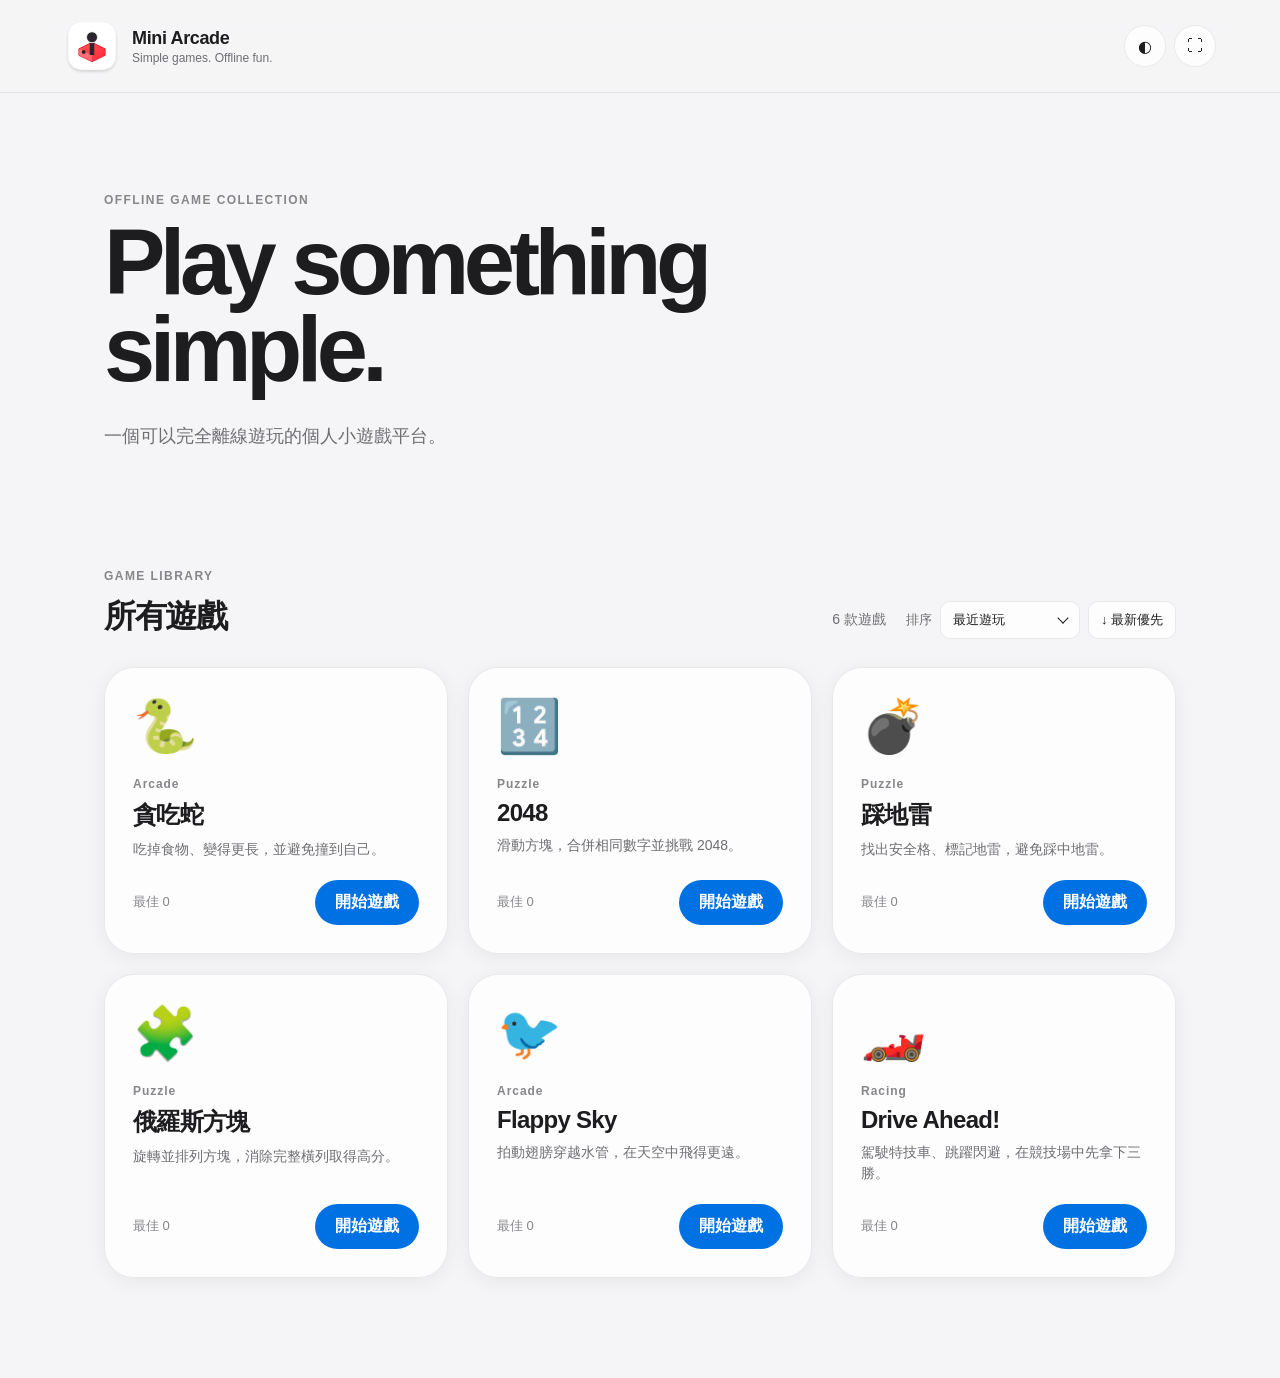
==== commit 24f063c3: "Update game styles and scripts for improved functionality and design" ====
--- a/index.html
+++ b/index.html
@@ -17,6 +17,7 @@
     <link rel="stylesheet" href="css/games/minesweeper.css">
     <link rel="stylesheet" href="css/games/tetris.css">
     <link rel="stylesheet" href="css/games/flappy-sky.css">
+    <link rel="stylesheet" href="css/games/drive-ahead.css">
 </head>
 
 <body>
@@ -167,7 +168,7 @@
 
                 <div class="library-controls">
                     <span id="gameCount" class="game-count">
-                        5 款遊戲
+                        6 款遊戲
                     </span>
 
                     <div class="sort-controls">
@@ -324,7 +325,20 @@
                 id="gameStatus"
                 class="game-status"
                 aria-live="polite"
-            ></div>
+                hidden
+            >
+                <span id="gameStatusMessage"></span>
+
+                <button
+                    id="dismissGameStatusButton"
+                    class="game-status-dismiss"
+                    type="button"
+                    aria-label="關閉操作提示"
+                    title="關閉提示"
+                >
+                    ×
+                </button>
+            </div>
 
             <!-- 遊戲 Footer -->
             <div class="game-footer">
@@ -388,6 +402,7 @@
     <script src="js/games/minesweeper.js"></script>
     <script src="js/games/tetris.js"></script>
     <script src="js/games/flappy-sky.js"></script>
+    <script src="js/games/drive-ahead.js"></script>
     <script src="js/app.js"></script>
 
 </body>
--- a/css/main.css
+++ b/css/main.css
@@ -913,6 +913,126 @@
     border-top: 1px solid var(--border);
 }
 
+.game-status {
+
+    position: relative;
+
+    align-self: center;
+
+    width: fit-content;
+    max-width: calc(100% - 40px);
+
+    margin: 12px 20px 0;
+
+    padding: 8px 34px 8px 13px;
+
+    border: 1px solid var(--border);
+
+    border-radius: 999px;
+
+    background: var(--surface);
+
+    color: var(--text-secondary);
+
+    font-size: 13px;
+
+    line-height: 1.5;
+
+    text-align: left;
+}
+
+.game-status-dismiss {
+
+    position: absolute;
+
+    top: 50%;
+    right: 3px;
+
+    width: 26px;
+    height: 26px;
+
+    display: flex;
+
+    align-items: center;
+    justify-content: center;
+
+    transform: translateY(-50%);
+
+    border-radius: 50%;
+
+    background: transparent;
+
+    color: var(--text-tertiary);
+
+    font-size: 20px;
+
+    line-height: 1;
+}
+
+.game-status-dismiss:hover {
+
+    background: var(--background);
+
+    color: var(--text-primary);
+}
+
+.game-status[hidden] {
+
+    display: none;
+}
+
+#instructionsButton.needs-attention {
+
+    position: relative;
+
+    border-color: var(--accent);
+
+    background: var(--surface-solid);
+
+    color: var(--accent);
+
+    box-shadow: 0 0 0 3px
+        color-mix(in srgb, var(--accent) 16%, transparent);
+}
+
+#instructionsButton.needs-attention::before {
+
+    content: "\2193";
+
+    position: absolute;
+
+    top: -30px;
+    left: 50%;
+
+    color: var(--accent);
+
+    font-size: 23px;
+    font-weight: 700;
+    line-height: 1;
+
+    transform: translateX(-50%);
+
+    animation: instructions-arrow-point 700ms ease-in-out infinite alternate;
+}
+
+@keyframes instructions-arrow-point {
+
+    from {
+        transform: translate(-50%, -2px);
+    }
+
+    to {
+        transform: translate(-50%, 3px);
+    }
+}
+
+@media (prefers-reduced-motion: reduce) {
+
+    #instructionsButton.needs-attention::before {
+        animation: none;
+    }
+}
+
 
 /* -----------------------------------------
    Instructions
--- a/css/games/minesweeper.css
+++ b/css/games/minesweeper.css
@@ -7,8 +7,9 @@
     display: flex;
     flex-direction: column;
     align-items: center;
+    align-self: flex-start;
     gap: 12px;
-    width: min(100%, 460px);
+    width: min(100%, 820px);
     margin: auto;
 }
 
@@ -19,6 +20,22 @@
     flex-wrap: wrap;
     gap: 10px;
     width: 100%;
+}
+
+.minesweeper-difficulty-label {
+    color: var(--text-secondary);
+    font-size: 13px;
+}
+
+.minesweeper-difficulty-select {
+    min-height: 38px;
+    padding: 0 12px;
+    border: 1px solid var(--border);
+    border-radius: 12px;
+    background: var(--surface-solid);
+    color: var(--text-primary);
+    font: inherit;
+    cursor: pointer;
 }
 
 .minesweeper-flag-toggle {
@@ -56,12 +73,15 @@
 
 .minesweeper-board {
     display: grid;
-    grid-template-columns: repeat(9, minmax(0, 1fr));
-    grid-template-rows: repeat(9, minmax(0, 1fr));
+    grid-template-columns:
+        repeat(var(--minesweeper-columns), var(--minesweeper-cell-size));
+    grid-template-rows:
+        repeat(var(--minesweeper-rows), var(--minesweeper-cell-size));
     gap: clamp(2px, 0.8vw, 5px);
-    width: min(100%, 440px, max(220px, calc(85vh - 220px)));
-    width: min(100%, 440px, max(220px, calc(85dvh - 220px)));
-    aspect-ratio: 1;
+    --minesweeper-cell-size: 44px;
+    width: max-content;
+    max-width: 100%;
+    overflow-x: auto;
     padding: clamp(5px, 1.5vw, 9px);
     border: 1px solid var(--border);
     border-radius: 18px;
@@ -77,24 +97,20 @@
     display: flex;
     align-items: center;
     justify-content: center;
-    min-width: 0;
-    min-height: 0;
+    width: var(--minesweeper-cell-size);
+    height: var(--minesweeper-cell-size);
     padding: 0;
     border: 1px solid rgba(0, 0, 0, 0.08);
-    border-radius: clamp(3px, 0.8vw, 7px);
+    border-radius: 8px;
     background: #dce2e9;
     color: var(--text-primary);
-    font-size: clamp(12px, 3.2vw, 24px);
+    font-size: 20px;
     font-weight: 700;
     line-height: 1;
-    transition:
-        background-color 120ms ease,
-        transform 120ms ease;
+    transition: background-color 120ms ease;
 }
 
 .minesweeper-cell:not(:disabled):hover {
-    z-index: 1;
-    transform: scale(1.06);
     background: #cbd5e1;
 }
 
@@ -215,19 +231,6 @@
     }
 
     .minesweeper-board {
-        width: min(100%, 440px, max(220px, calc(80vh - 230px)));
-        width: min(100%, 440px, max(220px, calc(80dvh - 230px)));
         border-radius: 14px;
     }
 }
-
-@media (max-height: 560px) {
-    .minesweeper-game {
-        gap: 6px;
-    }
-
-    .minesweeper-board {
-        width: min(100%, max(220px, calc(70vh - 180px)));
-        width: min(100%, max(220px, calc(70dvh - 180px)));
-    }
-}
--- a/css/games/tetris.css
+++ b/css/games/tetris.css
@@ -61,6 +61,25 @@
     height: auto;
 }
 
+.tetris-difficulty-label {
+    color: var(--text-secondary);
+    font-size: 11px;
+    font-weight: 600;
+}
+
+.tetris-difficulty-select {
+    width: 100%;
+    min-height: 32px;
+    padding: 4px 6px;
+    border: 1px solid var(--border);
+    border-radius: 9px;
+    background: var(--surface-solid);
+    color: var(--text-primary);
+    font: inherit;
+    font-size: 11px;
+    cursor: pointer;
+}
+
 .tetris-stat {
     width: 100%;
     margin: 0;
@@ -69,6 +88,81 @@
     color: var(--text-secondary);
     font-size: 13px;
     text-align: center;
+}
+
+.tetris-keybindings-toggle,
+.tetris-key-binding {
+    min-height: 30px;
+    padding: 5px;
+    border: 1px solid var(--border);
+    border-radius: 8px;
+    background: var(--surface-solid);
+    color: var(--text-primary);
+    font-size: 11px;
+}
+
+.tetris-keybindings-toggle {
+    width: 100%;
+}
+
+.tetris-keybindings {
+    display: flex;
+    flex-direction: column;
+    gap: 5px;
+    width: 100%;
+    max-height: min(42vh, 320px);
+    overflow-y: auto;
+}
+
+.tetris-keybindings[hidden] {
+    display: none;
+}
+
+.tetris-keybinding-row {
+    display: grid;
+    grid-template-columns: minmax(0, 1fr) auto;
+    align-items: center;
+    column-gap: 4px;
+    row-gap: 3px;
+    width: 100%;
+}
+
+.tetris-keybinding-row span {
+    grid-column: 1 / -1;
+    color: var(--text-secondary);
+    font-size: 10px;
+    line-height: 1.2;
+}
+
+.tetris-keybinding-keys {
+    display: flex;
+    flex-wrap: wrap;
+    gap: 3px;
+    min-width: 0;
+}
+
+.tetris-key-binding {
+    min-width: 25px;
+    font-weight: 600;
+}
+
+.tetris-key-binding-add {
+    min-width: 28px;
+}
+
+.tetris-key-binding.is-listening {
+    border-color: var(--accent);
+    color: var(--accent);
+}
+
+.tetris-keybindings-restore {
+    min-height: 30px;
+    padding: 5px;
+    border: 1px solid var(--border);
+    border-radius: 8px;
+    background: var(--surface-solid);
+    color: var(--text-secondary);
+    font-size: 11px;
 }
 
 .tetris-status {
--- a/css/games/drive-ahead.css
+++ b/css/games/drive-ahead.css
@@ -0,0 +1,128 @@
+/**
+ * Mini Arcade
+ * Drive Ahead! Game Styles
+ */
+
+.drive-ahead-game {
+    display: flex;
+    flex-direction: column;
+    align-items: center;
+    gap: 10px;
+    width: min(100%, 900px);
+    margin: auto;
+}
+
+.drive-ahead-hud {
+    display: flex;
+    align-items: center;
+    justify-content: center;
+    width: 100%;
+}
+
+.drive-ahead-rounds {
+    padding: 7px 15px;
+    border: 1px solid var(--border);
+    border-radius: 999px;
+    background: var(--surface);
+    color: var(--text-primary);
+    font-size: 14px;
+    font-weight: 700;
+    letter-spacing: 0.04em;
+}
+
+.drive-ahead-canvas {
+    display: block;
+    width: min(100%, 820px, calc((92vh - 235px) * 1.64));
+    width: min(100%, 820px, calc((92dvh - 235px) * 1.64));
+    height: auto;
+    aspect-ratio: 820 / 500;
+    border: 1px solid var(--border);
+    border-radius: 22px;
+    background: #d9ebea;
+    box-shadow:
+        0 20px 50px rgba(0, 0, 0, 0.12),
+        0 2px 8px rgba(0, 0, 0, 0.06);
+    touch-action: none;
+    user-select: none;
+}
+
+.drive-ahead-canvas:focus-visible {
+    outline: 3px solid var(--accent);
+    outline-offset: 3px;
+}
+
+.drive-ahead-status {
+    min-height: 1.5em;
+    margin: 0;
+    color: var(--text-secondary);
+    font-size: 14px;
+    line-height: 1.5;
+    text-align: center;
+}
+
+.drive-ahead-controls {
+    display: none;
+}
+
+@media (max-width: 600px) {
+    .drive-ahead-game {
+        gap: 7px;
+    }
+
+    .drive-ahead-canvas {
+        width: min(100%, calc((86vh - 215px) * 1.64));
+        width: min(100%, calc((86dvh - 215px) * 1.64));
+        border-radius: 15px;
+    }
+
+    .drive-ahead-controls {
+        display: grid;
+        grid-template-columns: repeat(3, minmax(72px, 1fr));
+        gap: 8px;
+        width: min(100%, 380px);
+    }
+
+    .drive-ahead-control {
+        min-height: 46px;
+        border: 1px solid var(--border);
+        border-radius: 14px;
+        background: var(--surface);
+        color: var(--text-primary);
+        font-size: 20px;
+        font-weight: 700;
+        touch-action: none;
+        user-select: none;
+        -webkit-user-select: none;
+    }
+
+    .drive-ahead-control.is-pressed,
+    .drive-ahead-control:active {
+        background: var(--surface-solid);
+        transform: scale(0.97);
+    }
+
+    .drive-ahead-jump {
+        background: var(--accent);
+        color: #fff;
+    }
+
+    .drive-ahead-jump.is-pressed,
+    .drive-ahead-jump:active {
+        background: var(--accent-hover);
+    }
+}
+
+@media (max-height: 560px) {
+    .drive-ahead-game {
+        gap: 5px;
+    }
+
+    .drive-ahead-canvas {
+        width: min(100%, calc((82vh - 185px) * 1.64));
+        width: min(100%, calc((82dvh - 185px) * 1.64));
+    }
+
+    .drive-ahead-control {
+        min-height: 38px;
+    }
+}
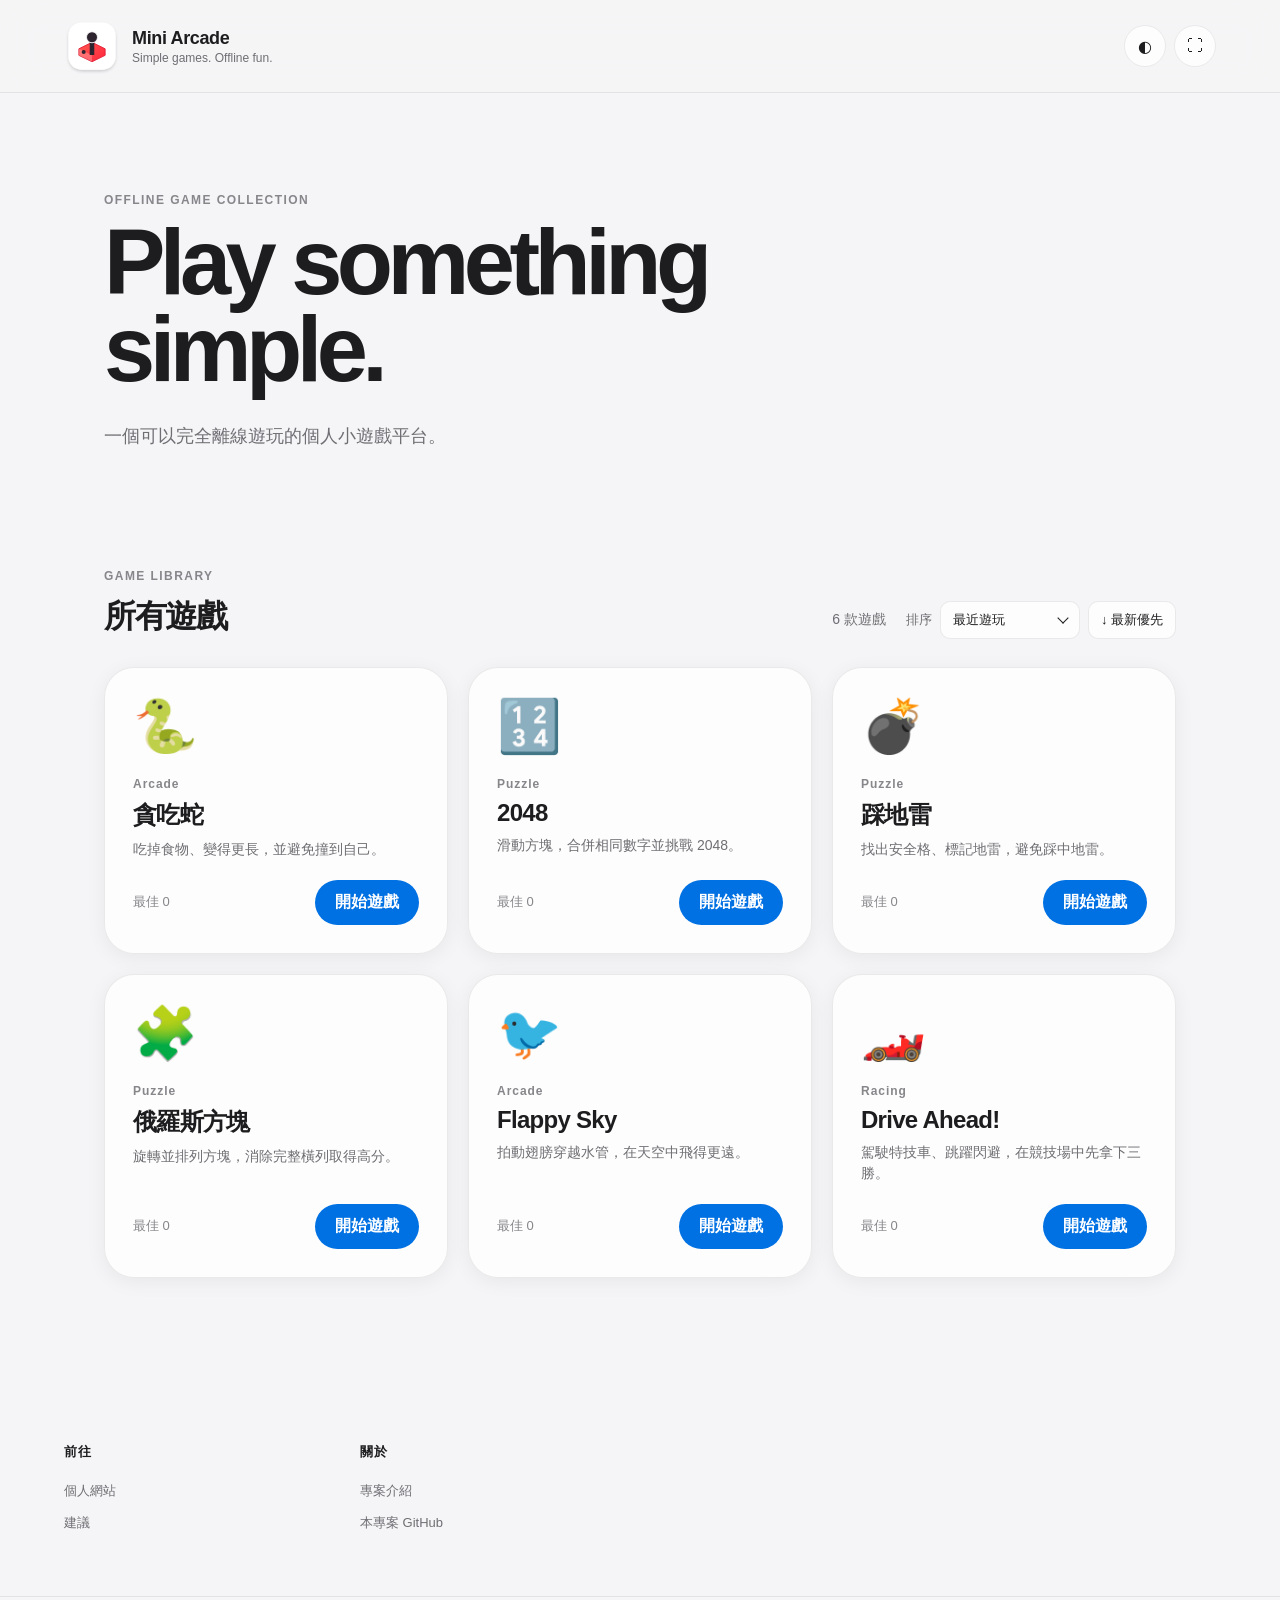
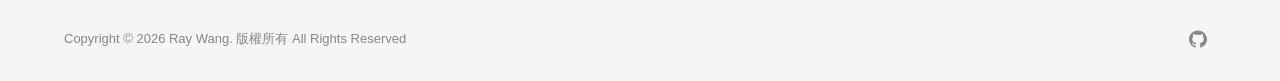
==== commit b6d13cb3: "feat: add suggestion page and footer functionality" ====
--- a/index.html
+++ b/index.html
@@ -10,6 +10,7 @@
     >
 
     <title>Mini Arcade</title>
+    <link rel="icon" type="image/svg+xml" href="assets/icons/favicon.svg">
 
     <link rel="stylesheet" href="css/main.css">
     <link rel="stylesheet" href="css/games/snake.css">
@@ -396,6 +397,9 @@
     </div>
 
 
+    <footer id="siteFooter" class="site-footer"></footer>
+
+
     <script src="js/storage.js"></script>
     <script src="js/games/snake.js"></script>
     <script src="js/games/2048.js"></script>
@@ -404,6 +408,7 @@
     <script src="js/games/flappy-sky.js"></script>
     <script src="js/games/drive-ahead.js"></script>
     <script src="js/app.js"></script>
+    <script src="js/footer.js"></script>
 
 </body>
 </html>
--- a/css/main.css
+++ b/css/main.css
@@ -1083,6 +1083,229 @@
 
 
 /* -----------------------------------------
+   Site Footer
+   ----------------------------------------- */
+
+.site-footer {
+    --footer-bg: var(--background);
+    --footer-text: var(--text-primary);
+    --footer-text-muted: var(--text-tertiary);
+    --footer-link: var(--text-secondary);
+    --footer-link-hover: var(--accent);
+    --footer-accent: var(--accent);
+    --footer-border: var(--border);
+
+    background-color: var(--footer-bg);
+    color: var(--footer-text);
+    font-size: 13px;
+    line-height: 1.5;
+    transition: background-color var(--transition), color var(--transition);
+}
+
+.site-footer *,
+.site-footer *::before,
+.site-footer *::after {
+    box-sizing: border-box;
+}
+
+.site-footer__container {
+    max-width: 1200px;
+    margin-inline: auto;
+    padding-inline: 24px;
+}
+
+.site-footer__main {
+    padding-block: 64px;
+}
+
+.footer-nav {
+    display: grid;
+    grid-template-columns: repeat(4, minmax(0, 1fr));
+    gap: 40px 32px;
+}
+
+.footer-col__title {
+    margin: 0;
+}
+
+.footer-col__toggle {
+    display: flex;
+    width: 100%;
+    align-items: center;
+    justify-content: space-between;
+    gap: 12px;
+    padding: 0;
+    border: 0;
+    background: none;
+    color: var(--footer-text);
+    cursor: default;
+    font: inherit;
+    font-size: 13px;
+    font-weight: 600;
+    letter-spacing: 0.04em;
+    text-align: left;
+    text-transform: uppercase;
+}
+
+.footer-col__chevron {
+    display: none;
+    width: 14px;
+    height: 14px;
+    flex: none;
+    border-right: 1.5px solid currentColor;
+    border-bottom: 1.5px solid currentColor;
+    color: var(--footer-text-muted);
+    transform: rotate(45deg) translateY(-3px);
+    transition: transform var(--transition);
+}
+
+.footer-col.is-open .footer-col__chevron {
+    transform: rotate(225deg) translate(-2px, -1px);
+}
+
+.footer-col__list {
+    display: flex;
+    flex-direction: column;
+    gap: 12px;
+    margin: 0;
+    padding: 20px 0 0;
+    list-style: none;
+}
+
+.footer-col__list a {
+    border-radius: 4px;
+    color: var(--footer-link);
+    text-decoration: none;
+    transition: color var(--transition);
+}
+
+.footer-col__list a:hover {
+    color: var(--footer-link-hover);
+}
+
+.site-footer__bottom {
+    border-top: 1px solid var(--footer-border);
+}
+
+.site-footer__bottom-inner {
+    display: flex;
+    flex-wrap: wrap;
+    align-items: center;
+    justify-content: space-between;
+    gap: 16px 24px;
+    padding-block: 24px;
+}
+
+.footer-copyright {
+    margin: 0;
+    color: var(--footer-text-muted);
+    font-size: 13px;
+}
+
+.footer-social__link {
+    display: inline-flex;
+    width: 36px;
+    height: 36px;
+    align-items: center;
+    justify-content: center;
+    border-radius: 50%;
+    color: var(--footer-text-muted);
+    transition: background-color var(--transition), color var(--transition);
+}
+
+.footer-social__link:hover {
+    background-color: color-mix(in srgb, var(--footer-text) 8%, transparent);
+    color: var(--footer-text);
+}
+
+.footer-social__link svg {
+    display: block;
+    width: 18px;
+    height: 18px;
+}
+
+.footer-col__toggle:focus-visible,
+.footer-col__list a:focus-visible,
+.footer-social__link:focus-visible {
+    outline: 2px solid var(--footer-accent);
+    outline-offset: 3px;
+}
+
+@media (max-width: 900px) {
+    .footer-nav {
+        grid-template-columns: repeat(2, minmax(0, 1fr));
+    }
+}
+
+@media (max-width: 560px) {
+    .site-footer__main {
+        padding-block: 36px;
+    }
+
+    .footer-nav {
+        grid-template-columns: 1fr;
+        gap: 0;
+    }
+
+    .footer-col {
+        border-bottom: 1px solid var(--footer-border);
+    }
+
+    .footer-col:first-child {
+        border-top: 1px solid var(--footer-border);
+    }
+
+    .footer-col__toggle {
+        padding: 18px 2px;
+        cursor: pointer;
+        font-size: 14px;
+    }
+
+    .footer-col__chevron {
+        display: block;
+    }
+
+    .footer-col__list {
+        gap: 0;
+        overflow: hidden;
+        padding: 0;
+    }
+
+    .footer-col__list[hidden] {
+        display: none;
+    }
+
+    .footer-col__list li {
+        padding-block: 10px;
+    }
+
+    .footer-col__list li:first-child {
+        padding-top: 2px;
+    }
+
+    .footer-col__list li:last-child {
+        padding-bottom: 20px;
+    }
+
+    .site-footer__bottom-inner {
+        flex-direction: column;
+        align-items: flex-start;
+        gap: 16px;
+        padding-block: 28px;
+    }
+}
+
+@media (prefers-reduced-motion: reduce) {
+    .site-footer,
+    .footer-col__chevron,
+    .footer-col__list a,
+    .footer-social__link {
+        transition: none;
+    }
+}
+
+
+/* -----------------------------------------
    Responsive
    ----------------------------------------- */
 
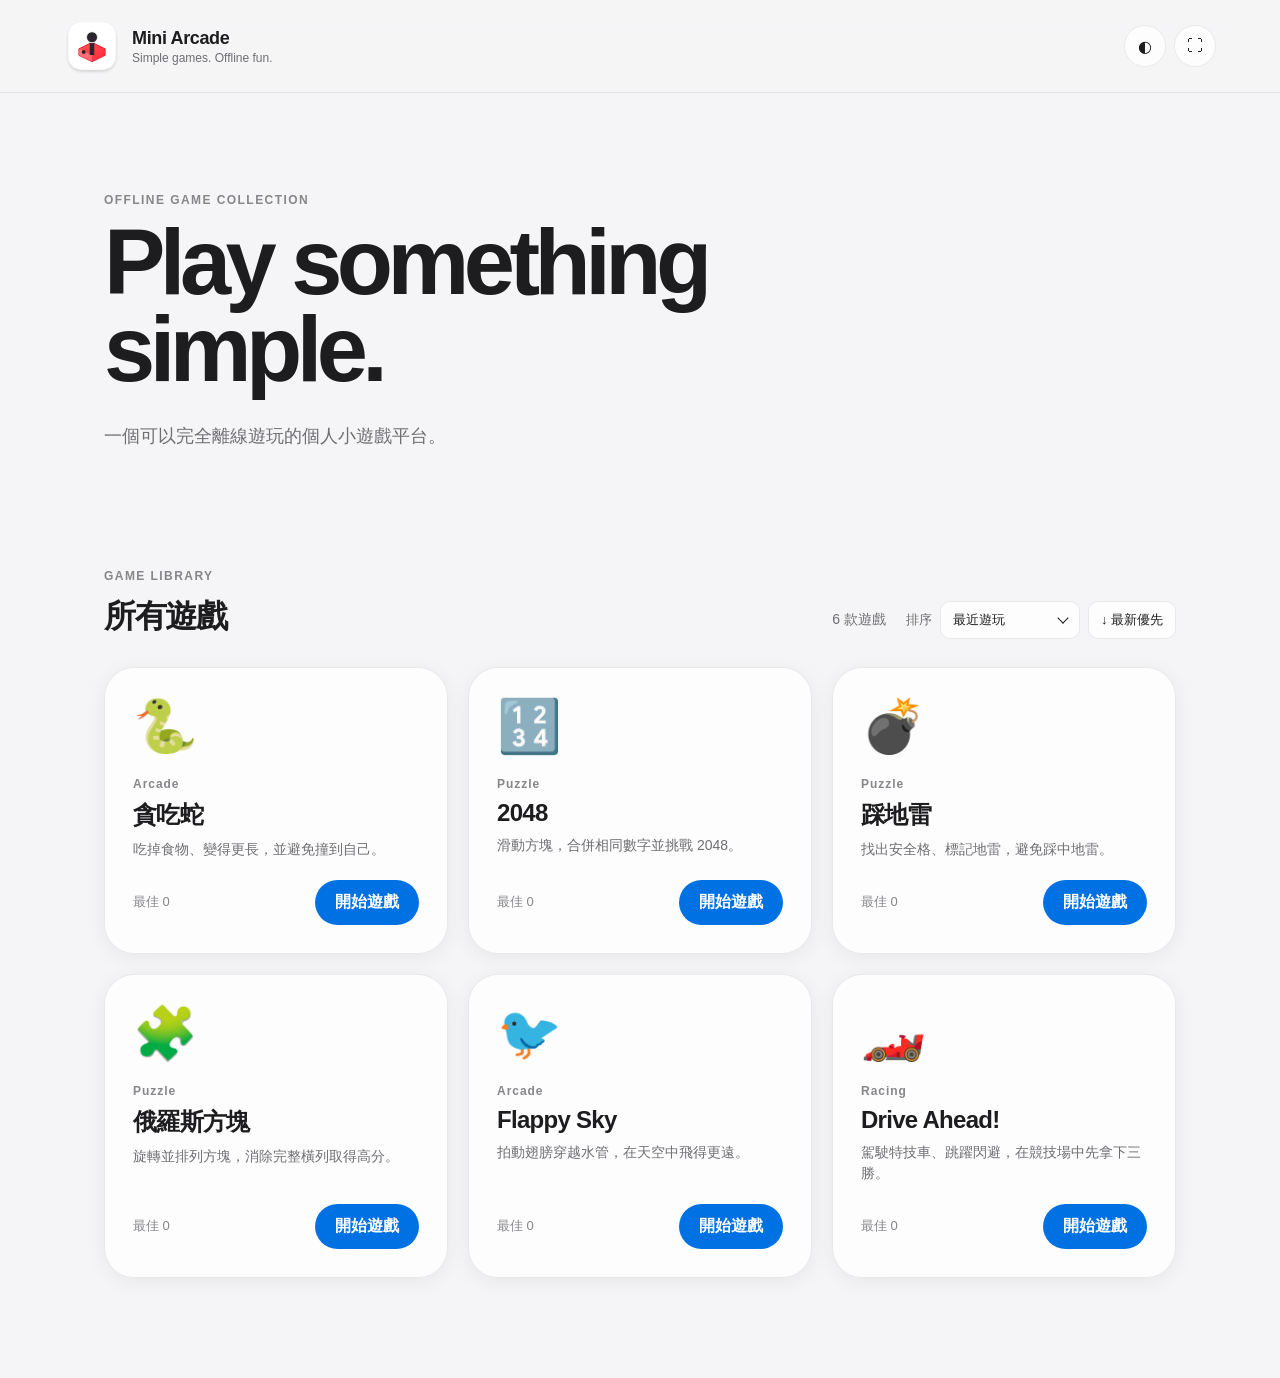
==== commit c86de666: "Add Google Tag Manager tracking" ====
--- a/index.html
+++ b/index.html
@@ -2,6 +2,14 @@
 <html lang="zh-Hant">
 <head>
     <meta charset="UTF-8">
+
+    <!-- Google Tag Manager -->
+    <script>(function(w,d,s,l,i){w[l]=w[l]||[];w[l].push({'gtm.start':
+    new Date().getTime(),event:'gtm.js'});var f=d.getElementsByTagName(s)[0],
+    j=d.createElement(s),dl=l!='dataLayer'?'&l='+l:'';j.async=true;j.src=
+    'https://www.googletagmanager.com/gtm.js?id='+i+dl;f.parentNode.insertBefore(j,f);
+    })(window,document,'script','dataLayer','GTM-NBHXRG4B');</script>
+    <!-- End Google Tag Manager -->
 
     <!-- 讓手機與不同尺寸螢幕正常縮放 -->
     <meta
@@ -22,6 +30,10 @@
 </head>
 
 <body>
+    <!-- Google Tag Manager (noscript) -->
+    <noscript><iframe src="https://www.googletagmanager.com/ns.html?id=GTM-NBHXRG4B"
+    height="0" width="0" style="display:none;visibility:hidden"></iframe></noscript>
+    <!-- End Google Tag Manager (noscript) -->
 
     <!-- =========================
          App Header
@@ -397,9 +409,6 @@
     </div>
 
 
-    <footer id="siteFooter" class="site-footer"></footer>
-
-
     <script src="js/storage.js"></script>
     <script src="js/games/snake.js"></script>
     <script src="js/games/2048.js"></script>
@@ -408,7 +417,6 @@
     <script src="js/games/flappy-sky.js"></script>
     <script src="js/games/drive-ahead.js"></script>
     <script src="js/app.js"></script>
-    <script src="js/footer.js"></script>
 
 </body>
 </html>
